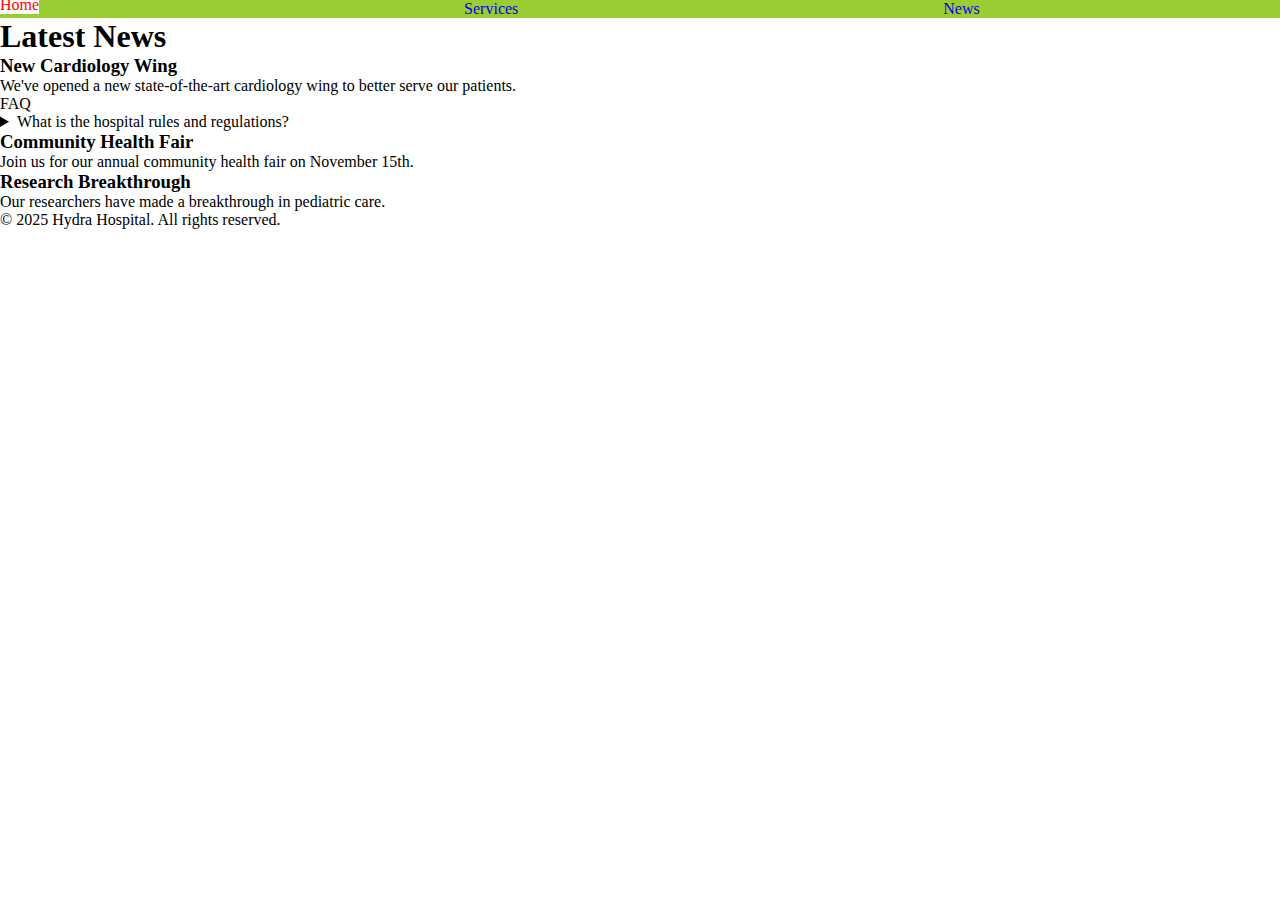
==== patient/news.html @ 065d935c "Edit to be" ====
<!DOCTYPE html>
<html lang="en">
<head>
    <meta charset="UTF-8">
    <meta name="viewport" content="width=device-width, initial-scale=1.0">
    <title>News | Hydra Hospital</title>
    <link rel="stylesheet" href="news.css">
    <link rel="shortcut icon" href="/img/logo.png" type="image/x-icon">
</head>
<body>
    <header>
        <nav>
            <ul>
                <li><a href="/index.html">Home</a></li>
                <li><a href="/services.html">Services</a></li>
                <li><a href="#">News</a></li>
            </ul>
        </nav>
    </header>

    <main class="news-container">
        <h1>Latest News</h1>
        <div class="news-grid">
            <div class="news-card">
                <h3>New Cardiology Wing</h3>
                <p>We've opened a new state-of-the-art cardiology wing to better serve our patients.</p>
            </div>
            <div class="super">
                FAQ
                <details>1.
                    <p>The main reason behind this extra manipulations is <abbr title="join us "></abbr></p> 


                    <summary>
                        What is the hospital rules and regulations?

                    </summary>
                </details>
            </div>
            <div class="news-card">
                <h3>Community Health Fair</h3>
                <p>Join us for our annual community health fair on November 15th.</p>
            </div>
            <div class="news-card">
                <h3>Research Breakthrough</h3>
                <p>Our researchers have made a breakthrough in pediatric care.</p>
            </div>
        </div>
    </main>

    <footer>
        <p>&copy; 2025 Hydra Hospital. All rights reserved.</p>
    </footer>
</body>
</html>
---- patient/news.css ----
*{
    margin: 0;
    padding: 0;
}

nav ul{
    list-style-type: none;
    display: flex;
    flex-direction: row;
    gap: 425px;
    background-color: yellowgreen;

}
a:hover{
    display: block;
    color: red;
    background-color: #fff;
    transform: translateY(-4px);
}
nav ul li a{
    text-decoration: none;
}
h2{
    text-align: center;
    color: darkseagreen;
}
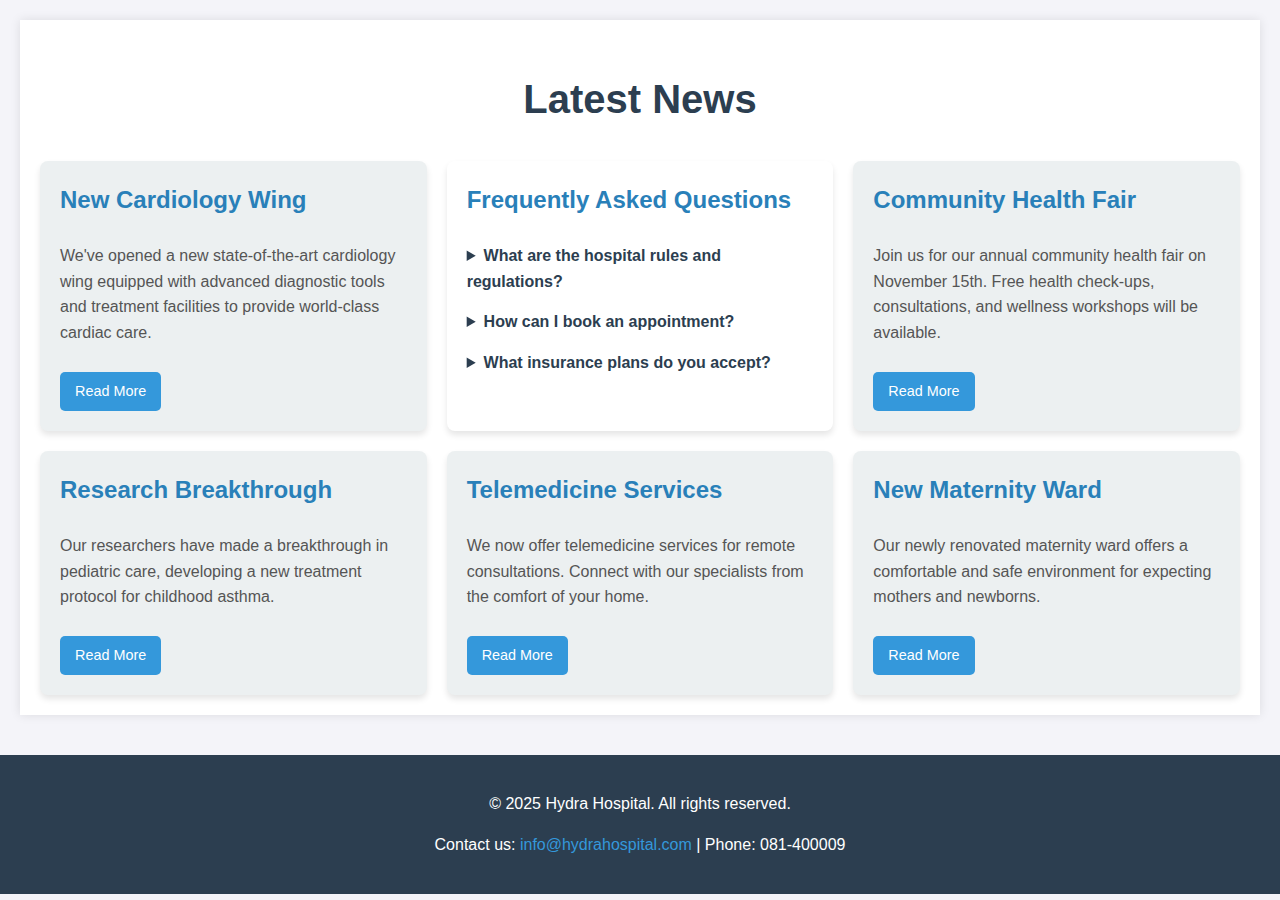
==== commit 7b5deceb: "tack changes" ====
--- a/patient/news.html
+++ b/patient/news.html
@@ -5,51 +5,69 @@
     <meta name="viewport" content="width=device-width, initial-scale=1.0">
     <title>News | Hydra Hospital</title>
     <link rel="stylesheet" href="news.css">
-    <link rel="shortcut icon" href="/img/logo.png" type="image/x-icon">
+    <link rel="shortcut icon" href="../assets/logo1.png" type="image/x-icon">
 </head>
 <body>
-    <header>
-        <nav>
-            <ul>
-                <li><a href="/index.html">Home</a></li>
-                <li><a href="/services.html">Services</a></li>
-                <li><a href="#">News</a></li>
-            </ul>
-        </nav>
-    </header>
-
     <main class="news-container">
         <h1>Latest News</h1>
         <div class="news-grid">
+            <!-- News Card 1 -->
             <div class="news-card">
                 <h3>New Cardiology Wing</h3>
-                <p>We've opened a new state-of-the-art cardiology wing to better serve our patients.</p>
+                <p>We've opened a new state-of-the-art cardiology wing equipped with advanced diagnostic tools and treatment facilities to provide world-class cardiac care.</p>
+                <a href="#" class="read-more">Read More</a>
             </div>
+
+            <!-- FAQ Section -->
             <div class="super">
-                FAQ
-                <details>1.
-                    <p>The main reason behind this extra manipulations is <abbr title="join us "></abbr></p> 
-
-
-                    <summary>
-                        What is the hospital rules and regulations?
-
-                    </summary>
+                <h3>Frequently Asked Questions</h3>
+                <details>
+                    <summary>What are the hospital rules and regulations?</summary>
+                    <p>Patients and visitors are required to follow our guidelines, including visiting hours, noise restrictions, and adherence to hygiene protocols. <abbr title="Join us in maintaining a safe environment for everyone.">Learn more</abbr>.</p>
+                </details>
+                <details>
+                    <summary>How can I book an appointment?</summary>
+                    <p>Appointments can be booked online through our portal, via phone, or in person at the reception desk. <abbr title="We recommend booking in advance to avoid delays.">Learn more</abbr>.</p>
+                </details>
+                <details>
+                    <summary>What insurance plans do you accept?</summary>
+                    <p>We accept most major insurance plans. Please contact our billing department for a detailed list. <abbr title="Our team is here to assist you with any queries.">Learn more</abbr>.</p>
                 </details>
             </div>
+
+            <!-- News Card 2 -->
             <div class="news-card">
                 <h3>Community Health Fair</h3>
-                <p>Join us for our annual community health fair on November 15th.</p>
+                <p>Join us for our annual community health fair on November 15th. Free health check-ups, consultations, and wellness workshops will be available.</p>
+                <a href="#" class="read-more">Read More</a>
             </div>
+
+            <!-- News Card 3 -->
             <div class="news-card">
                 <h3>Research Breakthrough</h3>
-                <p>Our researchers have made a breakthrough in pediatric care.</p>
+                <p>Our researchers have made a breakthrough in pediatric care, developing a new treatment protocol for childhood asthma.</p>
+                <a href="#" class="read-more">Read More</a>
+            </div>
+
+            <!-- News Card 4 -->
+            <div class="news-card">
+                <h3>Telemedicine Services</h3>
+                <p>We now offer telemedicine services for remote consultations. Connect with our specialists from the comfort of your home.</p>
+                <a href="#" class="read-more">Read More</a>
+            </div>
+
+            <!-- News Card 5 -->
+            <div class="news-card">
+                <h3>New Maternity Ward</h3>
+                <p>Our newly renovated maternity ward offers a comfortable and safe environment for expecting mothers and newborns.</p>
+                <a href="#" class="read-more">Read More</a>
             </div>
         </div>
     </main>
 
     <footer>
         <p>&copy; 2025 Hydra Hospital. All rights reserved.</p>
+        <p>Contact us: <a href="mailto:info@hydrahospital.com">info@hydrahospital.com</a> | Phone: 081-400009</p>
     </footer>
 </body>
 </html>--- a/patient/news.css
+++ b/patient/news.css
@@ -1,26 +1,129 @@
-*{
+/* General Styles */
+body {
+    font-family: 'Arial', sans-serif;
     margin: 0;
     padding: 0;
+    background-color: #f4f4f9;
+    color: #333;
+    line-height: 1.6;
 }
 
-nav ul{
-    list-style-type: none;
-    display: flex;
-    flex-direction: row;
-    gap: 425px;
-    background-color: yellowgreen;
+h1, h3 {
+    color: #2c3e50;
+}
 
-}
-a:hover{
-    display: block;
-    color: red;
-    background-color: #fff;
-    transform: translateY(-4px);
-}
-nav ul li a{
+a {
+    color: #3498db;
     text-decoration: none;
 }
-h2{
+
+a:hover {
+    text-decoration: underline;
+}
+
+/* News Container */
+.news-container {
+    max-width: 1200px;
+    margin: 20px auto;
+    padding: 20px;
+    background: #fff;
+    box-shadow: 0 0 10px rgba(0, 0, 0, 0.1);
+}
+
+.news-container h1 {
     text-align: center;
-    color: darkseagreen;
+    margin-bottom: 30px;
+    font-size: 2.5em;
+    color: #2c3e50;
+}
+
+/* News Grid */
+.news-grid {
+    display: grid;
+    grid-template-columns: repeat(auto-fit, minmax(300px, 1fr));
+    gap: 20px;
+}
+
+.news-card {
+    background: #ecf0f1;
+    padding: 20px;
+    border-radius: 8px;
+    box-shadow: 0 4px 6px rgba(0, 0, 0, 0.1);
+    transition: transform 0.3s ease;
+}
+
+.news-card:hover {
+    transform: translateY(-5px);
+}
+
+.news-card h3 {
+    margin-top: 0;
+    font-size: 1.5em;
+    color: #2980b9;
+}
+
+.news-card p {
+    font-size: 1em;
+    color: #555;
+}
+
+.news-card .read-more {
+    display: inline-block;
+    margin-top: 10px;
+    padding: 8px 15px;
+    background: #3498db;
+    color: #fff;
+    border-radius: 5px;
+    font-size: 0.9em;
+    transition: background 0.3s ease;
+}
+
+.news-card .read-more:hover {
+    background: #2980b9;
+}
+
+/* FAQ Section */
+.super {
+    background: #fff;
+    padding: 20px;
+    border-radius: 8px;
+    box-shadow: 0 4px 6px rgba(0, 0, 0, 0.1);
+}
+
+.super h3 {
+    margin-top: 0;
+    font-size: 1.5em;
+    color: #2980b9;
+}
+
+details {
+    margin-bottom: 15px;
+}
+
+summary {
+    font-weight: bold;
+    cursor: pointer;
+    color: #2c3e50;
+}
+
+details p {
+    margin-top: 10px;
+    color: #555;
+}
+
+/* Footer */
+footer {
+    text-align: center;
+    padding: 20px;
+    background: #2c3e50;
+    color: #fff;
+    margin-top: 40px;
+}
+
+footer a {
+    color: #3498db;
+}
+
+footer a:hover {
+    text-decoration: underline;
 }